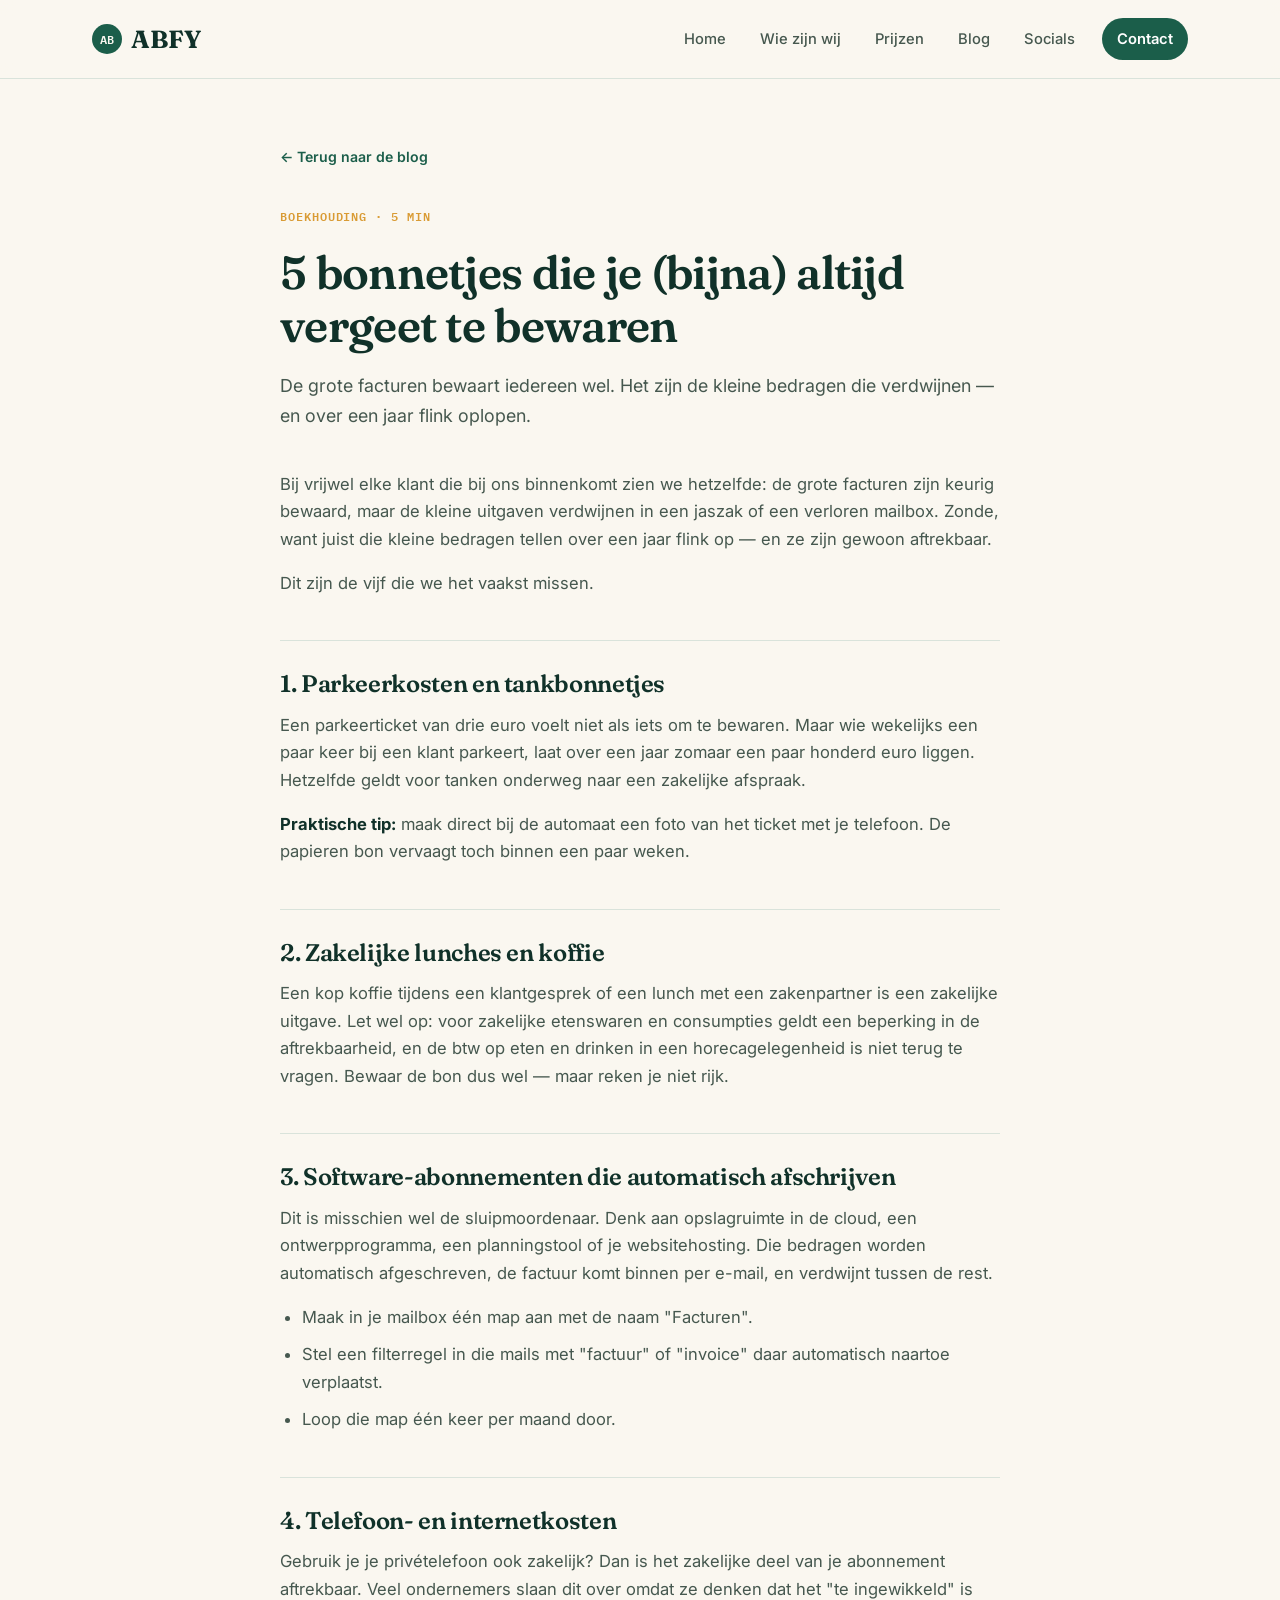
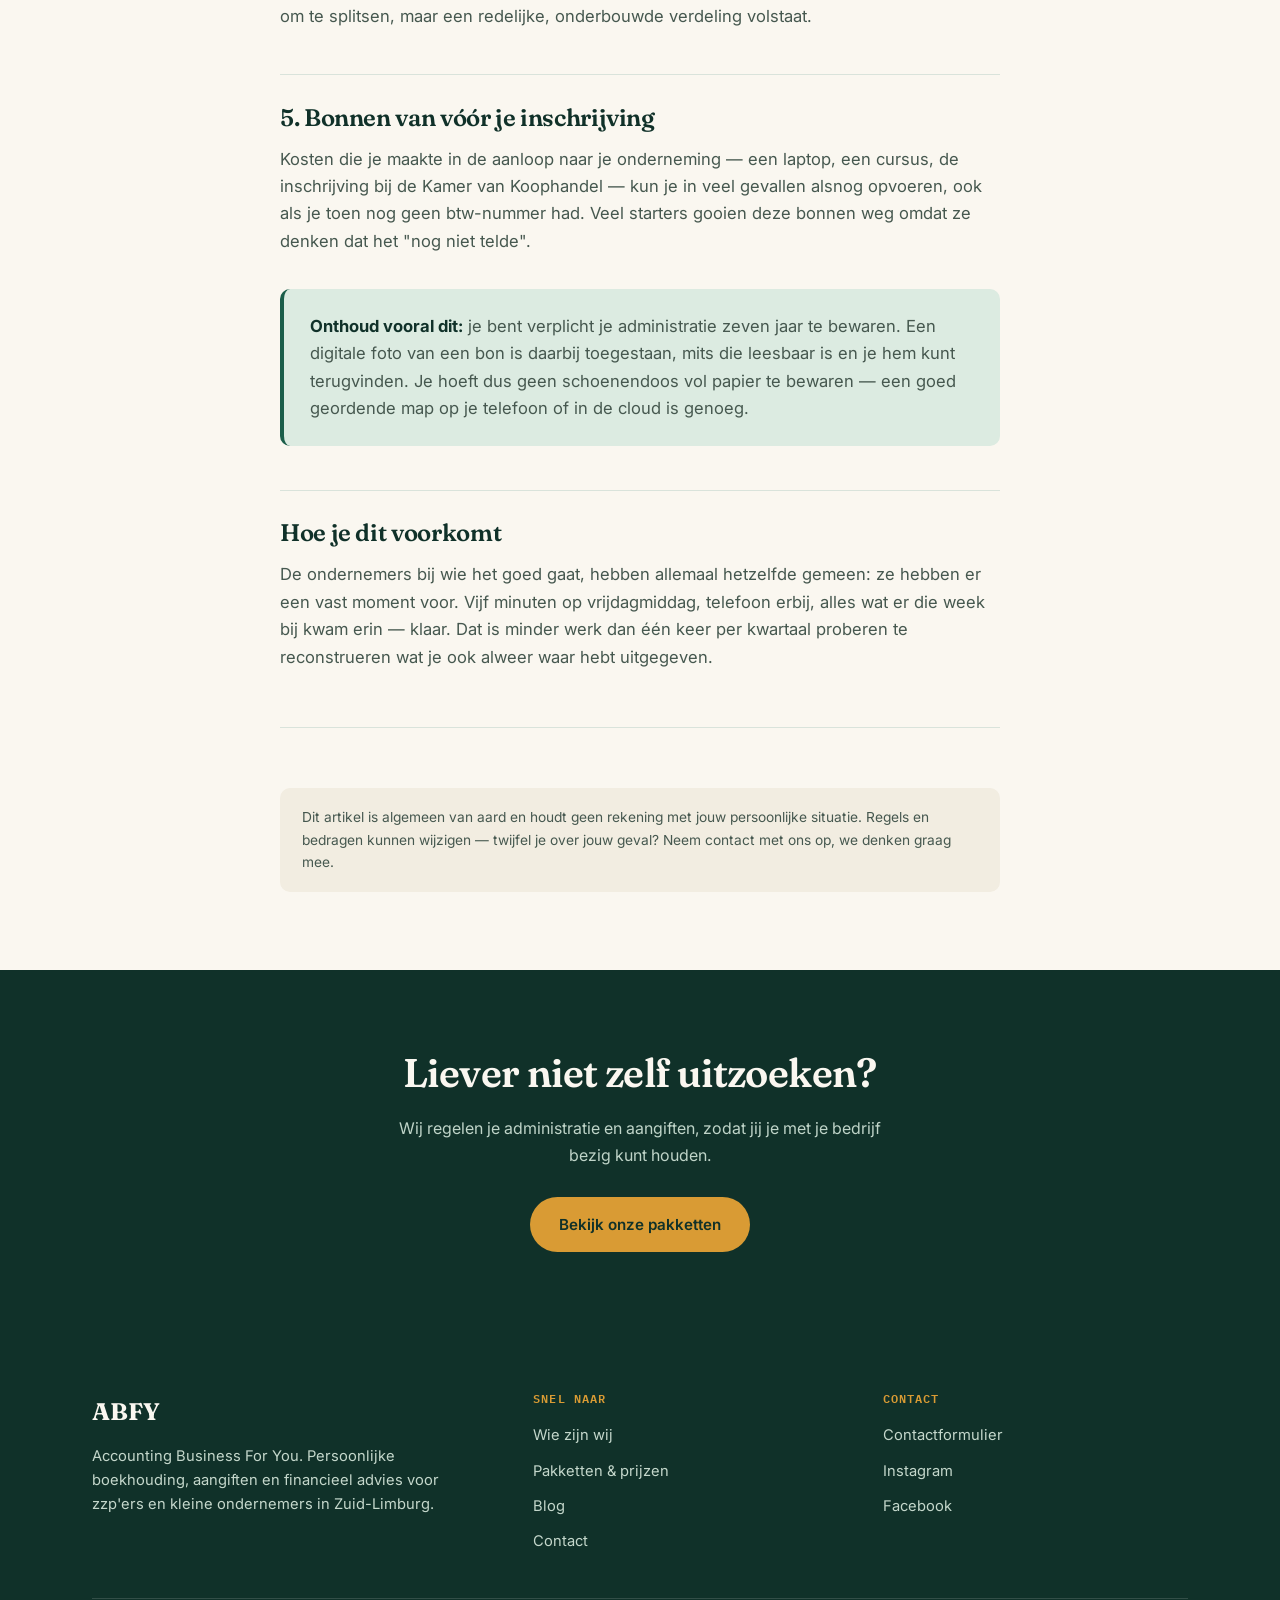
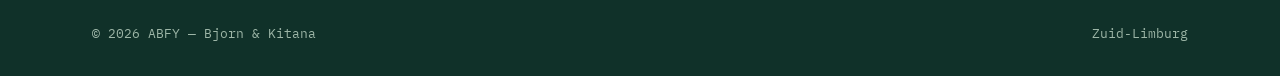
==== blog-bonnetjes.html @ 067db0d5 "Add files via upload" ====
<!DOCTYPE html>
<html lang="nl">
<head>
  <meta charset="UTF-8" />
  <meta name="viewport" content="width=device-width, initial-scale=1.0" />
  <title>5 bonnetjes die je vergeet te bewaren — ABFY</title>
  <meta name="description" content="Van parkeerkosten tot software-abonnementen: deze zakelijke uitgaven worden het vaakst over het hoofd gezien." />
  <link rel="stylesheet" href="style.css" />
</head>
<body>
  <header id="site-header" class="site-header"></header>

  <main>
    <section class="section tight">
      <div class="container">
        <article class="article">
          <a href="blog.html" class="back-link">← Terug naar de blog</a>

          <div class="article-header">
            <span class="meta">Boekhouding · 5 min</span>
            <h1>5 bonnetjes die je (bijna) altijd vergeet te bewaren</h1>
            <p class="standfirst">De grote facturen bewaart iedereen wel. Het zijn de kleine bedragen die verdwijnen — en over een jaar flink oplopen.</p>
          </div>

          <div class="article-body">
            <p>
              Bij vrijwel elke klant die bij ons binnenkomt zien we hetzelfde:
              de grote facturen zijn keurig bewaard, maar de kleine uitgaven
              verdwijnen in een jaszak of een verloren mailbox. Zonde, want juist
              die kleine bedragen tellen over een jaar flink op — en ze zijn
              gewoon aftrekbaar.
            </p>
            <p>Dit zijn de vijf die we het vaakst missen.</p>

            <h2>1. Parkeerkosten en tankbonnetjes</h2>
            <p>
              Een parkeerticket van drie euro voelt niet als iets om te bewaren.
              Maar wie wekelijks een paar keer bij een klant parkeert, laat over
              een jaar zomaar een paar honderd euro liggen. Hetzelfde geldt voor
              tanken onderweg naar een zakelijke afspraak.
            </p>
            <p>
              <strong>Praktische tip:</strong> maak direct bij de automaat een
              foto van het ticket met je telefoon. De papieren bon vervaagt toch
              binnen een paar weken.
            </p>

            <h2>2. Zakelijke lunches en koffie</h2>
            <p>
              Een kop koffie tijdens een klantgesprek of een lunch met een
              zakenpartner is een zakelijke uitgave. Let wel op: voor
              zakelijke etenswaren en consumpties geldt een beperking in de
              aftrekbaarheid, en de btw op eten en drinken in een horecagelegenheid
              is niet terug te vragen. Bewaar de bon dus wel — maar reken je niet
              rijk.
            </p>

            <h2>3. Software-abonnementen die automatisch afschrijven</h2>
            <p>
              Dit is misschien wel de sluipmoordenaar. Denk aan opslagruimte in de
              cloud, een ontwerpprogramma, een planningstool of je websitehosting.
              Die bedragen worden automatisch afgeschreven, de factuur komt binnen
              per e-mail, en verdwijnt tussen de rest.
            </p>
            <ul>
              <li>Maak in je mailbox één map aan met de naam "Facturen".</li>
              <li>Stel een filterregel in die mails met "factuur" of "invoice" daar automatisch naartoe verplaatst.</li>
              <li>Loop die map één keer per maand door.</li>
            </ul>

            <h2>4. Telefoon- en internetkosten</h2>
            <p>
              Gebruik je je privételefoon ook zakelijk? Dan is het zakelijke deel
              van je abonnement aftrekbaar. Veel ondernemers slaan dit over omdat
              ze denken dat het "te ingewikkeld" is om te splitsen, maar een
              redelijke, onderbouwde verdeling volstaat.
            </p>

            <h2>5. Bonnen van vóór je inschrijving</h2>
            <p>
              Kosten die je maakte in de aanloop naar je onderneming — een
              laptop, een cursus, de inschrijving bij de Kamer van Koophandel —
              kun je in veel gevallen alsnog opvoeren, ook als je toen nog geen
              btw-nummer had. Veel starters gooien deze bonnen weg omdat ze
              denken dat het "nog niet telde".
            </p>

            <div class="callout">
              <p>
                <strong>Onthoud vooral dit:</strong> je bent verplicht je
                administratie zeven jaar te bewaren. Een digitale foto van een bon
                is daarbij toegestaan, mits die leesbaar is en je hem kunt
                terugvinden. Je hoeft dus geen schoenendoos vol papier te
                bewaren — een goed geordende map op je telefoon of in de cloud is genoeg.
              </p>
            </div>

            <h2>Hoe je dit voorkomt</h2>
            <p>
              De ondernemers bij wie het goed gaat, hebben allemaal hetzelfde
              gemeen: ze hebben er een vast moment voor. Vijf minuten op
              vrijdagmiddag, telefoon erbij, alles wat er die week bij kwam
              erin — klaar. Dat is minder werk dan één keer per kwartaal
              proberen te reconstrueren wat je ook alweer waar hebt uitgegeven.
            </p>
          </div>

          <div class="article-footer">
            <p class="article-disclaimer">
              Dit artikel is algemeen van aard en houdt geen rekening met jouw
              persoonlijke situatie. Regels en bedragen kunnen wijzigen — twijfel
              je over jouw geval? <a href="contact.html">Neem contact met ons op</a>,
              we denken graag mee.
            </p>
          </div>
        </article>
      </div>
    </section>

    <section class="cta-band">
      <div class="container">
        <h2>Liever niet zelf uitzoeken?</h2>
        <p>Wij regelen je administratie en aangiften, zodat jij je met je bedrijf bezig kunt houden.</p>
        <a href="prijzen.html" class="btn btn-amber">Bekijk onze pakketten</a>
      </div>
    </section>
  </main>

  <footer id="site-footer" class="site-footer"></footer>
  <script src="components.js"></script>
</body>
</html>
---- style.css ----
/* ==========================================================================
   ABFY — groen, warm, persoonlijk
   ========================================================================== */

@import url('https://fonts.googleapis.com/css2?family=Fraunces:ital,opsz,wght@0,9..144,400;0,9..144,500;0,9..144,600;0,9..144,700;1,9..144,500&family=Inter:wght@400;500;600;700&family=IBM+Plex+Mono:wght@400;500;600&display=swap');

:root {
  --pine: #103129;
  --green: #1B5E4A;
  --green-mid: #2E8B6B;
  --mint: #DCEBE1;
  --mint-deep: #B9D6C4;
  --paper: #FAF7F0;
  --paper-warm: #F2EDE1;
  --white: #FFFFFF;
  --amber: #D99B34;
  --amber-soft: #F0DBB4;
  --ink: #17251F;
  --ink-soft: #46584F;
  --line: #D9E3DB;
  --line-strong: #A9C0B2;

  --font-display: 'Fraunces', Georgia, serif;
  --font-body: 'Inter', -apple-system, BlinkMacSystemFont, sans-serif;
  --font-mono: 'IBM Plex Mono', 'Courier New', monospace;

  --max-width: 1160px;
  --radius: 10px;
  --radius-lg: 20px;
}

* { box-sizing: border-box; }
html { scroll-behavior: smooth; }

body {
  margin: 0;
  background: var(--paper);
  color: var(--ink);
  font-family: var(--font-body);
  font-size: 16px;
  line-height: 1.65;
  -webkit-font-smoothing: antialiased;
}

h1, h2, h3, h4 {
  font-family: var(--font-display);
  font-weight: 600;
  line-height: 1.14;
  margin: 0 0 0.5em;
  color: var(--pine);
  font-variation-settings: 'SOFT' 40;
  letter-spacing: -0.015em;
}

h1 { font-size: clamp(2.4rem, 5.2vw, 3.9rem); font-weight: 600; }
h2 { font-size: clamp(1.75rem, 3.4vw, 2.5rem); }
h3 { font-size: 1.22rem; }

p { margin: 0 0 1em; color: var(--ink-soft); }
a { color: inherit; text-decoration: none; }

.container { max-width: var(--max-width); margin: 0 auto; padding: 0 32px; }
.narrow { max-width: 62ch; }

.eyebrow {
  font-family: var(--font-mono);
  font-size: 0.75rem;
  letter-spacing: 0.14em;
  text-transform: uppercase;
  color: var(--green-mid);
  display: inline-flex;
  align-items: center;
  gap: 9px;
  margin-bottom: 1.2em;
}
.eyebrow::before {
  content: '';
  width: 6px; height: 6px;
  border-radius: 50%;
  background: var(--amber);
}

.section { padding: 92px 0; }
.section.tight { padding: 64px 0; }
.section.mint { background: var(--mint); }
.section.warm { background: var(--paper-warm); }
.section.pine { background: var(--pine); }
.section.pine h2, .section.pine h3 { color: var(--paper); }
.section.pine p { color: #BFD4C8; }

/* Buttons */
.btn {
  display: inline-flex;
  align-items: center;
  gap: 8px;
  font-family: var(--font-body);
  font-weight: 600;
  font-size: 0.95rem;
  padding: 14px 28px;
  border-radius: 999px;
  border: 1.5px solid transparent;
  cursor: pointer;
  transition: transform 0.16s ease, background 0.16s ease, color 0.16s ease;
}
.btn:focus-visible { outline: 2px solid var(--amber); outline-offset: 3px; }
.btn-primary { background: var(--green); color: var(--white); }
.btn-primary:hover { background: var(--pine); transform: translateY(-2px); }
.btn-ghost { background: transparent; color: var(--pine); border-color: var(--line-strong); }
.btn-ghost:hover { border-color: var(--green); background: var(--mint); }
.btn-amber { background: var(--amber); color: var(--pine); }
.btn-amber:hover { background: #C4882A; transform: translateY(-2px); }
.btn-light { background: var(--paper); color: var(--pine); }
.btn-light:hover { background: var(--mint); transform: translateY(-2px); }

/* ==========================================================================
   Header
   ========================================================================== */
.site-header {
  position: sticky; top: 0; z-index: 50;
  background: rgba(250, 247, 240, 0.94);
  backdrop-filter: blur(8px);
  border-bottom: 1px solid var(--line);
}
.site-header .container {
  display: flex; align-items: center; justify-content: space-between; height: 78px;
}
.brand {
  font-family: var(--font-display);
  font-weight: 700; font-size: 1.55rem;
  color: var(--pine);
  display: flex; align-items: center; gap: 9px;
}
.brand-mark {
  width: 30px; height: 30px; border-radius: 50%;
  background: var(--green);
  display: inline-flex; align-items: center; justify-content: center;
  color: var(--paper); font-family: var(--font-mono); font-size: 0.72rem; font-weight: 600;
}

.main-nav { display: flex; align-items: center; gap: 4px; }
.main-nav a {
  font-size: 0.92rem; font-weight: 500;
  padding: 9px 15px; border-radius: 999px; color: var(--ink-soft);
  transition: background 0.15s ease, color 0.15s ease;
}
.main-nav a:hover { color: var(--pine); background: var(--mint); }
.main-nav a.active { color: var(--pine); font-weight: 600; background: var(--mint); }
.main-nav a.nav-cta { background: var(--green); color: var(--white); font-weight: 600; margin-left: 8px; }
.main-nav a.nav-cta:hover { background: var(--pine); color: var(--white); }

.nav-toggle {
  display: none; background: none;
  border: 1.5px solid var(--line-strong); border-radius: 999px;
  width: 44px; height: 44px; cursor: pointer;
  align-items: center; justify-content: center;
}
.nav-toggle span, .nav-toggle span::before, .nav-toggle span::after {
  content: ''; display: block; width: 18px; height: 2px;
  background: var(--pine); border-radius: 2px; position: relative;
}
.nav-toggle span::before { position: absolute; top: -6px; }
.nav-toggle span::after { position: absolute; top: 6px; }

/* ==========================================================================
   Hero
   ========================================================================== */
.hero { padding: 80px 0 90px; }
.hero .container {
  display: grid; grid-template-columns: 1.05fr 0.95fr; gap: 60px; align-items: center;
}
.hero-copy p.lead { font-size: 1.14rem; color: var(--ink-soft); max-width: 46ch; }
.hero-actions { display: flex; gap: 14px; margin-top: 1.9em; flex-wrap: wrap; }
.hero-trust {
  margin-top: 2.4em; display: flex; align-items: center; gap: 14px;
  font-size: 0.88rem; color: var(--ink-soft);
}
.hero-trust .dot-sep { width: 4px; height: 4px; border-radius: 50%; background: var(--line-strong); }

/* Signature: checklist card */
.ledger-card {
  background: var(--white);
  border: 1px solid var(--line);
  border-radius: var(--radius-lg);
  box-shadow: 0 30px 60px -34px rgba(16, 49, 41, 0.35);
  overflow: hidden;
}
.ledger-card__head {
  display: flex; justify-content: space-between; align-items: center;
  padding: 20px 24px; background: var(--pine); color: var(--paper);
  font-family: var(--font-mono); font-size: 0.72rem;
  letter-spacing: 0.1em; text-transform: uppercase;
}
.ledger-card__head .stamp-badge {
  color: var(--pine); background: var(--amber);
  border-radius: 999px; padding: 4px 12px; font-size: 0.68rem; font-weight: 600;
}
.ledger-rows { padding: 4px 0; }
.ledger-row {
  display: flex; align-items: center; gap: 14px;
  padding: 15px 24px; border-bottom: 1px solid var(--line);
  opacity: 0; transform: translateX(-10px);
  transition: opacity 0.5s ease, transform 0.5s ease;
}
.ledger-row:last-child { border-bottom: none; }
.ledger-row.is-visible { opacity: 1; transform: translateX(0); }
.ledger-check {
  width: 24px; height: 24px; border-radius: 50%;
  border: 1.5px solid var(--line-strong);
  display: flex; align-items: center; justify-content: center;
  flex-shrink: 0; font-size: 0.72rem; color: transparent;
  transition: background 0.3s ease 0.15s, border-color 0.3s ease 0.15s, color 0.3s ease 0.15s;
}
.ledger-row.is-visible .ledger-check {
  background: var(--green); border-color: var(--green); color: var(--white);
}
.ledger-row__label { font-size: 0.94rem; color: var(--ink); flex: 1; }
.ledger-row__meta { font-family: var(--font-mono); font-size: 0.78rem; color: var(--ink-soft); }
.ledger-card__foot {
  padding: 18px 24px; background: var(--mint);
  font-family: var(--font-mono); font-size: 0.84rem; color: var(--pine);
  display: flex; justify-content: space-between; align-items: center;
}

/* ==========================================================================
   USP strip
   ========================================================================== */
.usp-grid { display: grid; grid-template-columns: repeat(3, 1fr); gap: 24px; }
.usp-item {
  background: var(--white); border: 1px solid var(--line);
  border-radius: var(--radius); padding: 30px 28px;
}
.usp-item .num {
  font-family: var(--font-mono); color: var(--amber);
  font-size: 0.8rem; font-weight: 600;
}
.usp-item h3 { margin: 0.5em 0 0.35em; font-size: 1.08rem; }
.usp-item p { margin: 0; font-size: 0.93rem; }

/* ==========================================================================
   Services
   ========================================================================== */
.services-grid {
  display: grid; grid-template-columns: repeat(4, 1fr); gap: 20px; margin-top: 44px;
}
.service-card {
  background: var(--white); border: 1px solid var(--line);
  border-radius: var(--radius); padding: 28px 24px;
  transition: transform 0.18s ease, box-shadow 0.18s ease;
}
.service-card:hover {
  transform: translateY(-4px);
  box-shadow: 0 18px 36px -24px rgba(16, 49, 41, 0.4);
}
.service-card .idx { font-family: var(--font-mono); font-size: 0.75rem; color: var(--green-mid); }
.service-card h3 { margin: 0.6em 0 0.4em; font-size: 1.08rem; }
.service-card p { font-size: 0.9rem; margin: 0; }

/* ==========================================================================
   Portraits / team
   ========================================================================== */
.team-grid {
  display: grid; grid-template-columns: repeat(2, 1fr); gap: 36px; margin-top: 48px;
}
.person {
  background: var(--white); border: 1px solid var(--line);
  border-radius: var(--radius-lg); overflow: hidden;
}
.portrait {
  aspect-ratio: 4 / 5;
  background: var(--mint);
  display: flex; align-items: center; justify-content: center;
  position: relative; overflow: hidden;
}
.portrait img { width: 100%; height: 100%; object-fit: cover; display: block; }
.portrait__placeholder {
  text-align: center; padding: 24px;
  font-family: var(--font-mono); font-size: 0.76rem;
  color: var(--green); letter-spacing: 0.06em; text-transform: uppercase;
}
.portrait__initials {
  font-family: var(--font-display); font-size: 3.4rem; font-weight: 600;
  color: var(--green); display: block; margin-bottom: 8px; letter-spacing: 0;
}
.person__body { padding: 26px 28px 30px; }
.person__role {
  font-family: var(--font-mono); font-size: 0.72rem;
  letter-spacing: 0.1em; text-transform: uppercase; color: var(--green-mid);
}
.person__body h3 { margin: 0.4em 0 0.5em; font-size: 1.5rem; }
.person__body p { font-size: 0.95rem; }
.person__tags { display: flex; flex-wrap: wrap; gap: 8px; margin-top: 16px; }
.tag {
  font-size: 0.78rem; padding: 5px 12px; border-radius: 999px;
  background: var(--mint); color: var(--pine); font-weight: 500;
}

/* Values list */
.values-grid { display: grid; grid-template-columns: repeat(2, 1fr); gap: 20px 40px; margin-top: 36px; }
.value-item { display: flex; gap: 16px; align-items: flex-start; }
.value-item .marker {
  min-width: 34px; height: 34px; border-radius: 50%;
  background: var(--mint); color: var(--green);
  display: flex; align-items: center; justify-content: center;
  font-family: var(--font-mono); font-size: 0.8rem; font-weight: 600;
}
.value-item h3 { font-size: 1.04rem; margin: 4px 0 0.3em; }
.value-item p { font-size: 0.92rem; margin: 0; }

/* Story timeline */
.story { margin-top: 40px; border-left: 2px solid var(--mint-deep); padding-left: 32px; }
.story-item { position: relative; padding-bottom: 34px; }
.story-item:last-child { padding-bottom: 0; }
.story-item::before {
  content: ''; position: absolute; left: -41px; top: 6px;
  width: 18px; height: 18px; border-radius: 50%;
  background: var(--paper); border: 3px solid var(--green);
}
.story-item .year {
  font-family: var(--font-mono); font-size: 0.8rem;
  color: var(--amber); font-weight: 600; letter-spacing: 0.06em;
}
.story-item h3 { font-size: 1.12rem; margin: 0.3em 0 0.35em; }
.story-item p { font-size: 0.94rem; margin: 0; }

/* ==========================================================================
   CTA band
   ========================================================================== */
.cta-band { background: var(--pine); color: var(--paper); padding: 80px 0; text-align: center; }
.cta-band h2 { color: var(--paper); }
.cta-band p { color: #BFD4C8; max-width: 52ch; margin: 0 auto 1.8em; }

/* ==========================================================================
   Pricing
   ========================================================================== */
.pricing-table {
  width: 100%; border-collapse: collapse; margin-top: 32px;
  font-family: var(--font-mono);
  background: var(--white);
  border: 1px solid var(--line); border-radius: var(--radius); overflow: hidden;
}
.pricing-table th, .pricing-table td {
  border-bottom: 1px solid var(--line); padding: 17px 20px;
  text-align: left; font-size: 0.92rem;
}
.pricing-table thead th {
  font-size: 0.7rem; letter-spacing: 0.1em; text-transform: uppercase;
  color: var(--paper); background: var(--green); border-bottom: none;
}
.pricing-table tbody tr:last-child td { border-bottom: none; }
.pricing-table tbody tr:hover { background: var(--mint); }
.pricing-table td.price { color: var(--green); font-weight: 600; font-size: 1rem; }
.pricing-note { font-size: 0.82rem; color: var(--ink-soft); margin-top: 12px; }

.pkg-includes {
  display: grid; grid-template-columns: repeat(2, 1fr);
  gap: 12px 32px; margin: 30px 0 0; list-style: none; padding: 0;
}
.pkg-includes li { display: flex; gap: 12px; font-size: 0.94rem; align-items: flex-start; }
.pkg-includes li::before {
  content: '✓'; min-width: 21px; height: 21px; margin-top: 2px;
  border-radius: 50%; background: var(--green); color: var(--white);
  display: flex; align-items: center; justify-content: center;
  font-size: 0.68rem; flex-shrink: 0;
}

.hour-rate-box {
  border: 1px solid var(--line); border-radius: var(--radius-lg);
  padding: 36px; background: var(--white); margin-top: 22px;
}
.hour-rate-box .rate {
  font-family: var(--font-mono); font-size: 2.3rem;
  color: var(--green); font-weight: 600;
}

/* ==========================================================================
   Socials
   ========================================================================== */
.social-grid { display: grid; grid-template-columns: repeat(2, 1fr); gap: 24px; margin-top: 44px; }
.social-card {
  border: 1px solid var(--line); border-radius: var(--radius-lg);
  padding: 34px; background: var(--white);
  transition: transform 0.18s ease, box-shadow 0.18s ease;
}
.social-card:hover { transform: translateY(-4px); box-shadow: 0 20px 40px -26px rgba(16,49,41,0.4); }
.social-card .platform {
  font-family: var(--font-mono); font-size: 0.72rem;
  letter-spacing: 0.1em; text-transform: uppercase; color: var(--green-mid);
}
.social-card h3 { margin: 0.5em 0 0.35em; }
.social-card .handle { color: var(--green); font-weight: 600; font-size: 0.9rem; }

/* ==========================================================================
   Blog
   ========================================================================== */
.blog-grid { display: grid; grid-template-columns: repeat(3, 1fr); gap: 26px; margin-top: 44px; }
.blog-card {
  background: var(--white); border: 1px solid var(--line);
  border-radius: var(--radius); padding: 26px;
  transition: transform 0.18s ease, box-shadow 0.18s ease;
}
.blog-card:hover { transform: translateY(-4px); box-shadow: 0 18px 36px -26px rgba(16,49,41,0.4); }
.blog-card .meta {
  font-family: var(--font-mono); font-size: 0.73rem;
  color: var(--amber); text-transform: uppercase; letter-spacing: 0.08em; font-weight: 600;
}
.blog-card h3 { margin: 0.6em 0 0.4em; font-size: 1.12rem; }
.blog-card p { font-size: 0.9rem; }
.blog-card .read-more { font-size: 0.86rem; font-weight: 600; color: var(--green); }

/* ==========================================================================
   Contact
   ========================================================================== */
.contact-grid { display: grid; grid-template-columns: 1fr 1fr; gap: 60px; margin-top: 44px; align-items: start; }
.contact-info dl { margin: 0; }
.contact-info dt {
  font-family: var(--font-mono); font-size: 0.7rem;
  letter-spacing: 0.1em; text-transform: uppercase; color: var(--green-mid);
  margin-top: 26px;
}
.contact-info dt:first-child { margin-top: 0; }
.contact-info dd { margin: 5px 0 0; font-size: 1.02rem; }
.contact-info dd a { color: var(--green); font-weight: 500; }

.hours-table { width: 100%; margin-top: 10px; font-size: 0.92rem; border-collapse: collapse; }
.hours-table td { padding: 5px 0; border: none; }
.hours-table td:last-child { text-align: right; font-family: var(--font-mono); color: var(--ink-soft); }

.contact-form {
  background: var(--white); border: 1px solid var(--line);
  border-radius: var(--radius-lg); padding: 34px;
}
.field { margin-bottom: 20px; }
.field label { display: block; font-size: 0.85rem; font-weight: 600; margin-bottom: 7px; color: var(--pine); }
.field input, .field textarea {
  width: 100%; border: 1.5px solid var(--line);
  background: var(--paper); border-radius: var(--radius);
  padding: 13px 15px; font-family: var(--font-body);
  font-size: 0.95rem; color: var(--ink);
}
.field input:focus, .field textarea:focus {
  outline: none; border-color: var(--green); background: var(--white);
}
.field textarea { resize: vertical; min-height: 135px; }
.form-status { margin-top: 16px; font-size: 0.9rem; }
.form-status.success { color: var(--green); font-weight: 500; }
.form-status.error { color: #B4462C; }

/* ==========================================================================
   Footer
   ========================================================================== */
.site-footer { background: var(--pine); color: var(--paper); padding: 60px 0 32px; }
.footer-grid { display: grid; grid-template-columns: 1.3fr 1fr 1fr; gap: 44px; }
.footer-grid h4 {
  font-family: var(--font-mono); font-size: 0.72rem;
  letter-spacing: 0.1em; text-transform: uppercase;
  color: var(--amber); margin-bottom: 16px;
}
.footer-grid a, .footer-grid p { font-size: 0.92rem; color: #C4D7CB; }
.footer-grid a:hover { color: var(--paper); }
.footer-grid ul { list-style: none; padding: 0; margin: 0; display: flex; flex-direction: column; gap: 9px; }
.footer-brand {
  font-family: var(--font-display); font-size: 1.5rem;
  font-weight: 700; color: var(--paper); margin-bottom: 12px;
}
.footer-bottom {
  margin-top: 44px; padding-top: 24px;
  border-top: 1px solid rgba(255,255,255,0.14);
  display: flex; justify-content: space-between;
  font-size: 0.82rem; color: #9DB6A7; font-family: var(--font-mono);
}

/* ==========================================================================
   Responsive
   ========================================================================== */
@media (max-width: 940px) {
  .hero .container { grid-template-columns: 1fr; }
  .services-grid { grid-template-columns: repeat(2, 1fr); }
  .usp-grid { grid-template-columns: 1fr; }
  .team-grid { grid-template-columns: 1fr; }
  .values-grid { grid-template-columns: 1fr; }
  .social-grid { grid-template-columns: 1fr; }
  .blog-grid { grid-template-columns: 1fr; }
  .contact-grid { grid-template-columns: 1fr; }
  .footer-grid { grid-template-columns: 1fr; gap: 30px; }
  .pkg-includes { grid-template-columns: 1fr; }
  .section { padding: 64px 0; }

  .main-nav { display: none; }
  .main-nav.open {
    display: flex; position: absolute; top: 78px; left: 0; right: 0;
    background: var(--paper); border-bottom: 1px solid var(--line);
    flex-direction: column; padding: 14px; gap: 4px; align-items: stretch;
  }
  .main-nav.open a { text-align: center; }
  .main-nav.open a.nav-cta { margin-left: 0; margin-top: 6px; }
  .nav-toggle { display: flex; }
}

@media (max-width: 620px) {
  .services-grid { grid-template-columns: 1fr; }
  .container { padding: 0 22px; }
  .footer-bottom { flex-direction: column; gap: 8px; }
}

@media (prefers-reduced-motion: reduce) {
  html { scroll-behavior: auto; }
  .ledger-row { transition: none; opacity: 1; transform: none; }
  .ledger-check { transition: none; }
  .service-card, .blog-card, .social-card, .btn { transition: none; }
}

/* ==========================================================================
   Blog artikel
   ========================================================================== */
.article { max-width: 720px; margin: 0 auto; }
.article-header { margin-bottom: 40px; }
.article-header .meta {
  font-family: var(--font-mono); font-size: 0.73rem;
  color: var(--amber); text-transform: uppercase;
  letter-spacing: 0.08em; font-weight: 600;
}
.article-header h1 { margin: 0.4em 0 0.4em; font-size: clamp(2rem, 4.2vw, 2.9rem); }
.article-header .standfirst { font-size: 1.12rem; color: var(--ink-soft); }

.article-body { font-size: 1.04rem; }
.article-body h2 {
  font-size: 1.5rem; margin: 1.8em 0 0.6em;
  padding-top: 1.2em; border-top: 1px solid var(--line);
}
.article-body h2:first-child { border-top: none; padding-top: 0; margin-top: 0; }
.article-body h3 { font-size: 1.15rem; margin: 1.5em 0 0.4em; }
.article-body ul, .article-body ol { padding-left: 22px; margin: 0 0 1.4em; color: var(--ink-soft); }
.article-body li { margin-bottom: 0.6em; }
.article-body strong { color: var(--pine); }
.article-body a { color: var(--green); font-weight: 600; text-decoration: underline; }

.callout {
  background: var(--mint); border-radius: var(--radius);
  padding: 24px 26px; margin: 2em 0;
  border-left: 4px solid var(--green);
}
.callout p:last-child { margin-bottom: 0; }
.callout strong { color: var(--pine); }

.back-link {
  display: inline-flex; align-items: center; gap: 8px;
  font-size: 0.88rem; font-weight: 600; color: var(--green);
  margin-bottom: 34px;
}
.back-link:hover { color: var(--pine); }

.article-footer {
  margin-top: 56px; padding-top: 32px;
  border-top: 1px solid var(--line);
}
.article-disclaimer {
  font-size: 0.86rem; color: var(--ink-soft);
  background: var(--paper-warm); border-radius: var(--radius);
  padding: 18px 22px; margin-top: 28px;
}
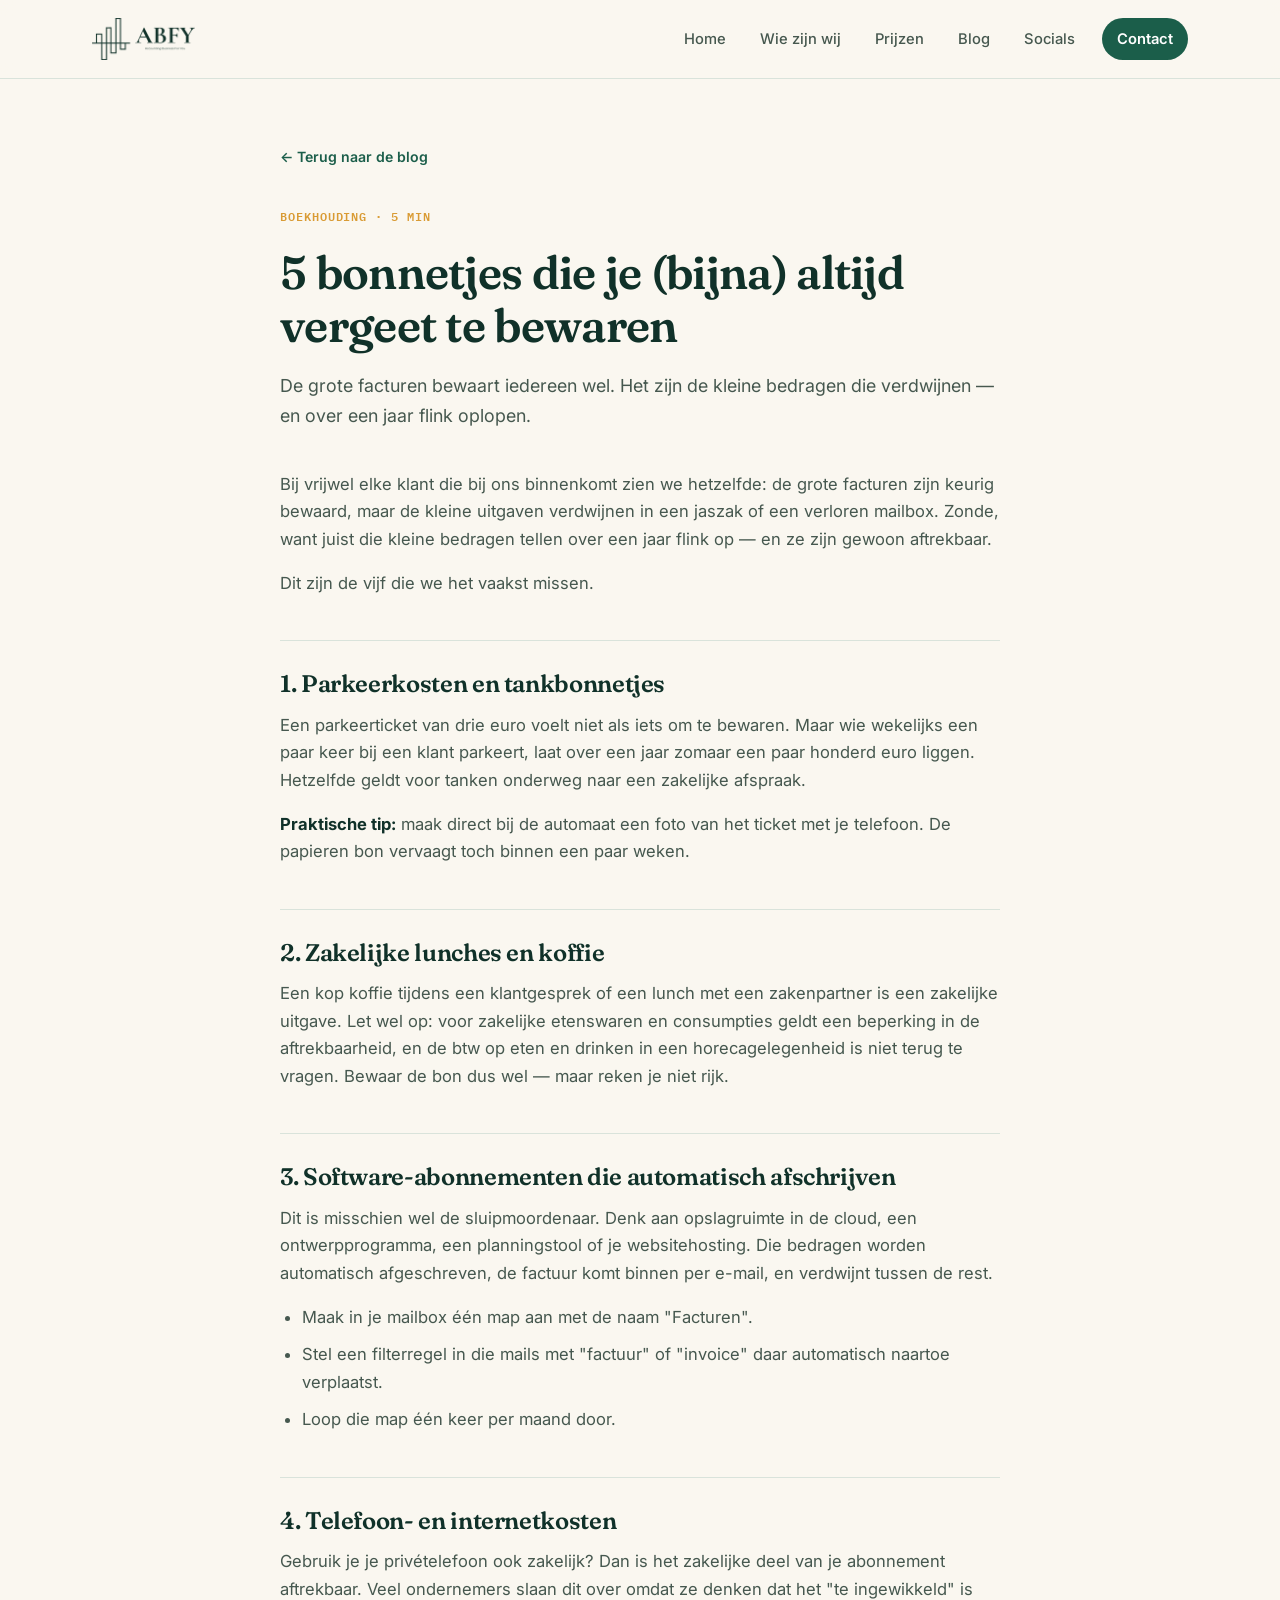
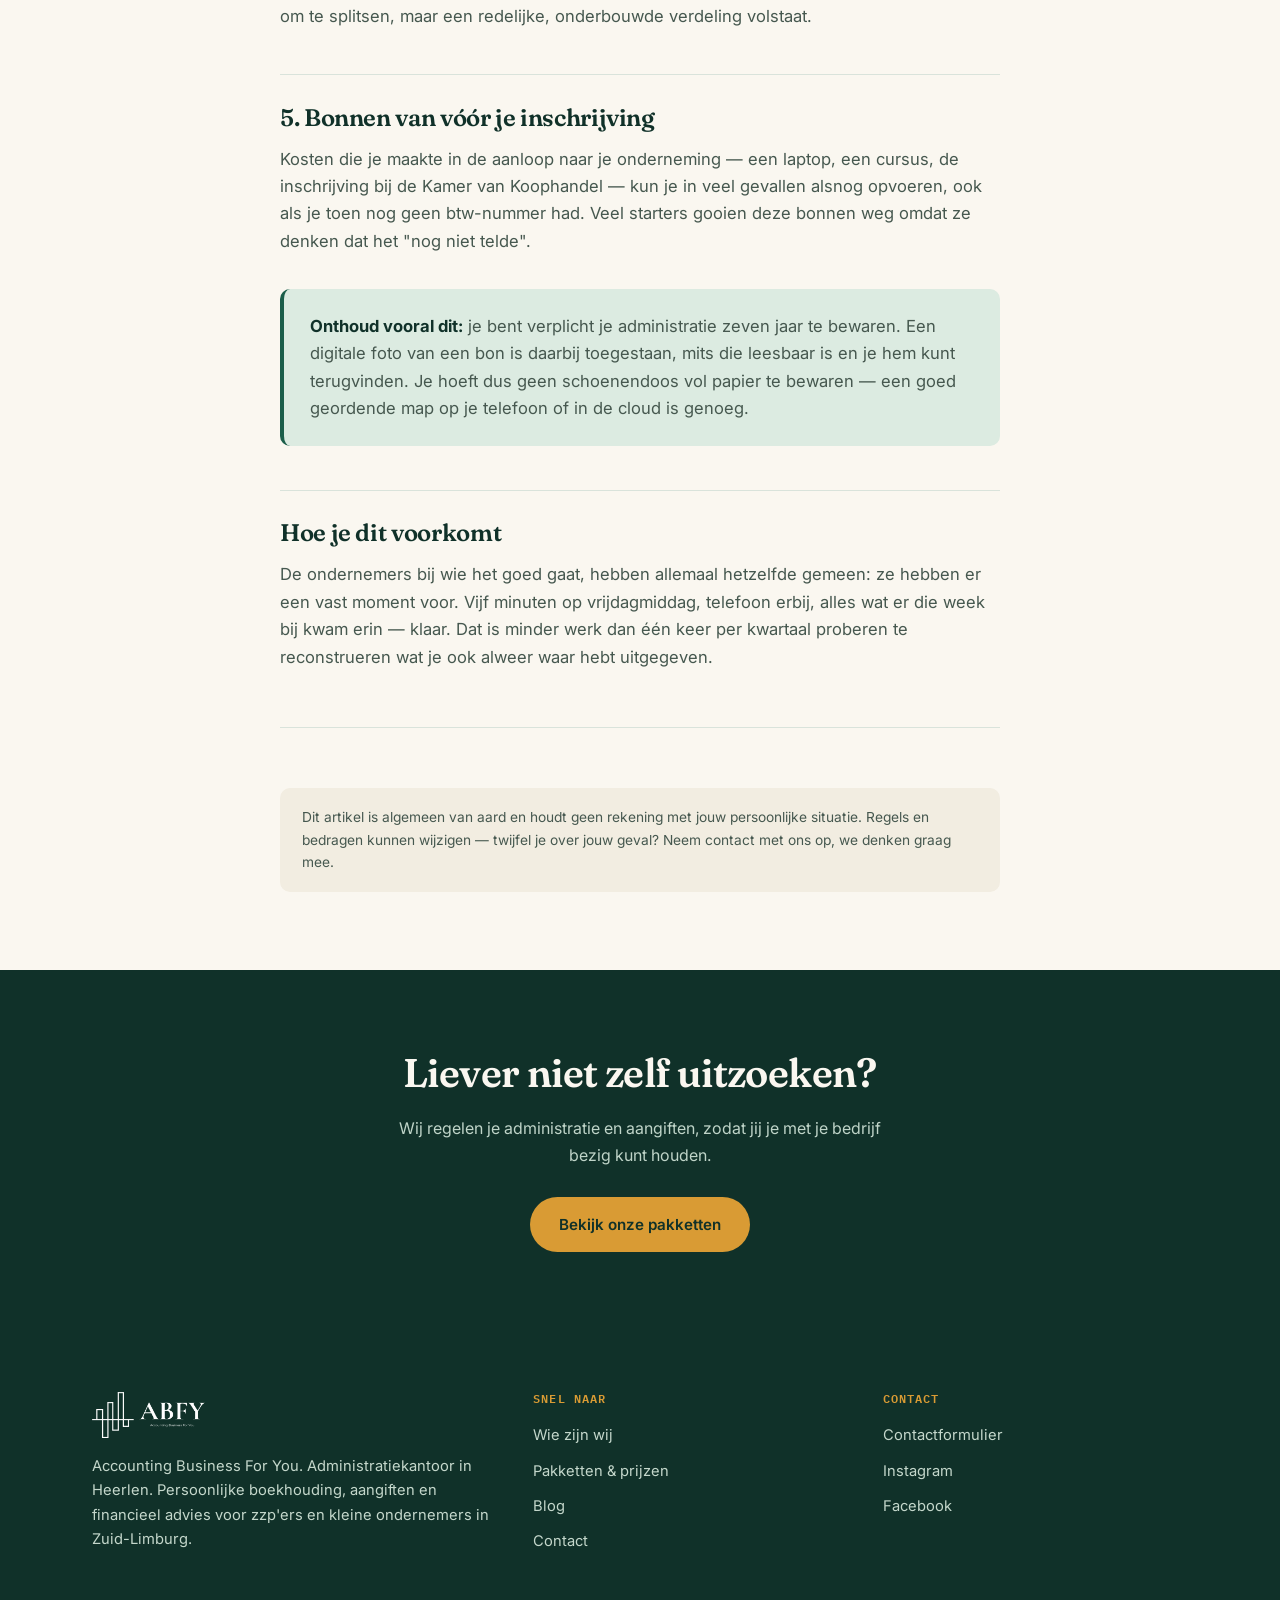
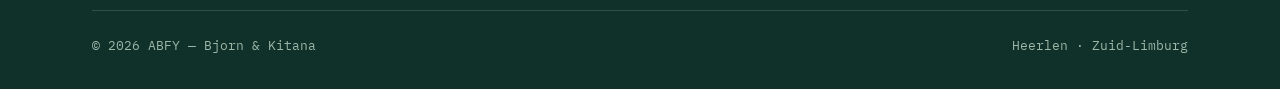
==== commit cd7bd411: "Add files via upload" ====
--- a/blog-bonnetjes.html
+++ b/blog-bonnetjes.html
@@ -3,9 +3,54 @@
 <head>
   <meta charset="UTF-8" />
   <meta name="viewport" content="width=device-width, initial-scale=1.0" />
-  <title>5 bonnetjes die je vergeet te bewaren — ABFY</title>
-  <meta name="description" content="Van parkeerkosten tot software-abonnementen: deze zakelijke uitgaven worden het vaakst over het hoofd gezien." />
+  <title>5 bonnetjes die je vergeet te bewaren | ABFY</title>
+  <meta name="description" content="Parkeerkosten, software-abonnementen, telefoonkosten: deze zakelijke uitgaven worden het vaakst vergeten. Vijf voorbeelden en hoe je ze wél bewaart." />
+  <link rel="canonical" href="https://www.abfy.nl/blog-bonnetjes.html" />
+  <meta name="robots" content="index, follow" />
+  <meta name="author" content="ABFY — Accounting Business For You" />
+
+  <!-- Favicon / tabblad-icoon -->
+  <link rel="icon" href="favicon.ico" sizes="any" />
+  <link rel="icon" type="image/png" sizes="32x32" href="favicon-32.png" />
+  <link rel="icon" type="image/png" sizes="16x16" href="favicon-16.png" />
+  <link rel="apple-touch-icon" href="apple-touch-icon.png" />
+  <meta name="theme-color" content="#1B5E4A" />
+  <link rel="manifest" href="site.webmanifest" />
+
+  <!-- Zo ziet de site eruit als iemand hem deelt (WhatsApp, Facebook, LinkedIn) -->
+  <meta property="og:type" content="article" />
+  <meta property="og:locale" content="nl_NL" />
+  <meta property="og:site_name" content="ABFY" />
+  <meta property="og:title" content="5 bonnetjes die je vergeet te bewaren | ABFY" />
+  <meta property="og:description" content="Parkeerkosten, software-abonnementen, telefoonkosten: deze zakelijke uitgaven worden het vaakst vergeten. Vijf voorbeelden en hoe je ze wél bewaart." />
+  <meta property="og:url" content="https://www.abfy.nl/blog-bonnetjes.html" />
+  <meta property="og:image" content="https://www.abfy.nl/og-image.jpg" />
+  <meta property="og:image:width" content="1200" />
+  <meta property="og:image:height" content="630" />
+  <meta name="twitter:card" content="summary_large_image" />
+  <meta name="twitter:title" content="5 bonnetjes die je vergeet te bewaren | ABFY" />
+  <meta name="twitter:description" content="Parkeerkosten, software-abonnementen, telefoonkosten: deze zakelijke uitgaven worden het vaakst vergeten. Vijf voorbeelden en hoe je ze wél bewaart." />
+  <meta name="twitter:image" content="https://www.abfy.nl/og-image.jpg" />
+
   <link rel="stylesheet" href="style.css" />
+
+  <script type="application/ld+json">
+  {
+    "@context": "https://schema.org",
+    "@type": "BlogPosting",
+    "headline": "5 bonnetjes die je (bijna) altijd vergeet te bewaren",
+    "datePublished": "2026-01-15",
+    "author": { "@type": "Organization", "name": "ABFY" },
+    "publisher": {
+      "@type": "Organization",
+      "name": "ABFY",
+      "logo": { "@type": "ImageObject", "url": "https://www.abfy.nl/icon-512.png" }
+    },
+    "mainEntityOfPage": "https://www.abfy.nl/blog-bonnetjes.html",
+    "image": "https://www.abfy.nl/og-image.jpg"
+  }
+  </script>
+
 </head>
 <body>
   <header id="site-header" class="site-header"></header>
--- a/style.css
+++ b/style.css
@@ -124,17 +124,15 @@
 .site-header .container {
   display: flex; align-items: center; justify-content: space-between; height: 78px;
 }
-.brand {
-  font-family: var(--font-display);
-  font-weight: 700; font-size: 1.55rem;
-  color: var(--pine);
-  display: flex; align-items: center; gap: 9px;
-}
-.brand-mark {
-  width: 30px; height: 30px; border-radius: 50%;
-  background: var(--green);
-  display: inline-flex; align-items: center; justify-content: center;
-  color: var(--paper); font-family: var(--font-mono); font-size: 0.72rem; font-weight: 600;
+.brand { display: flex; align-items: center; }
+.brand-logo {
+  height: 42px; width: auto; display: block;
+}
+.footer-logo {
+  height: 46px; width: auto; display: block; margin-bottom: 16px;
+}
+.hero-logo {
+  height: 64px; width: auto; display: block; margin-bottom: 28px;
 }
 
 .main-nav { display: flex; align-items: center; gap: 4px; }
@@ -494,6 +492,8 @@
   .main-nav.open a { text-align: center; }
   .main-nav.open a.nav-cta { margin-left: 0; margin-top: 6px; }
   .nav-toggle { display: flex; }
+  .brand-logo { height: 34px; }
+  .footer-logo { height: 40px; }
 }
 
 @media (max-width: 620px) {
